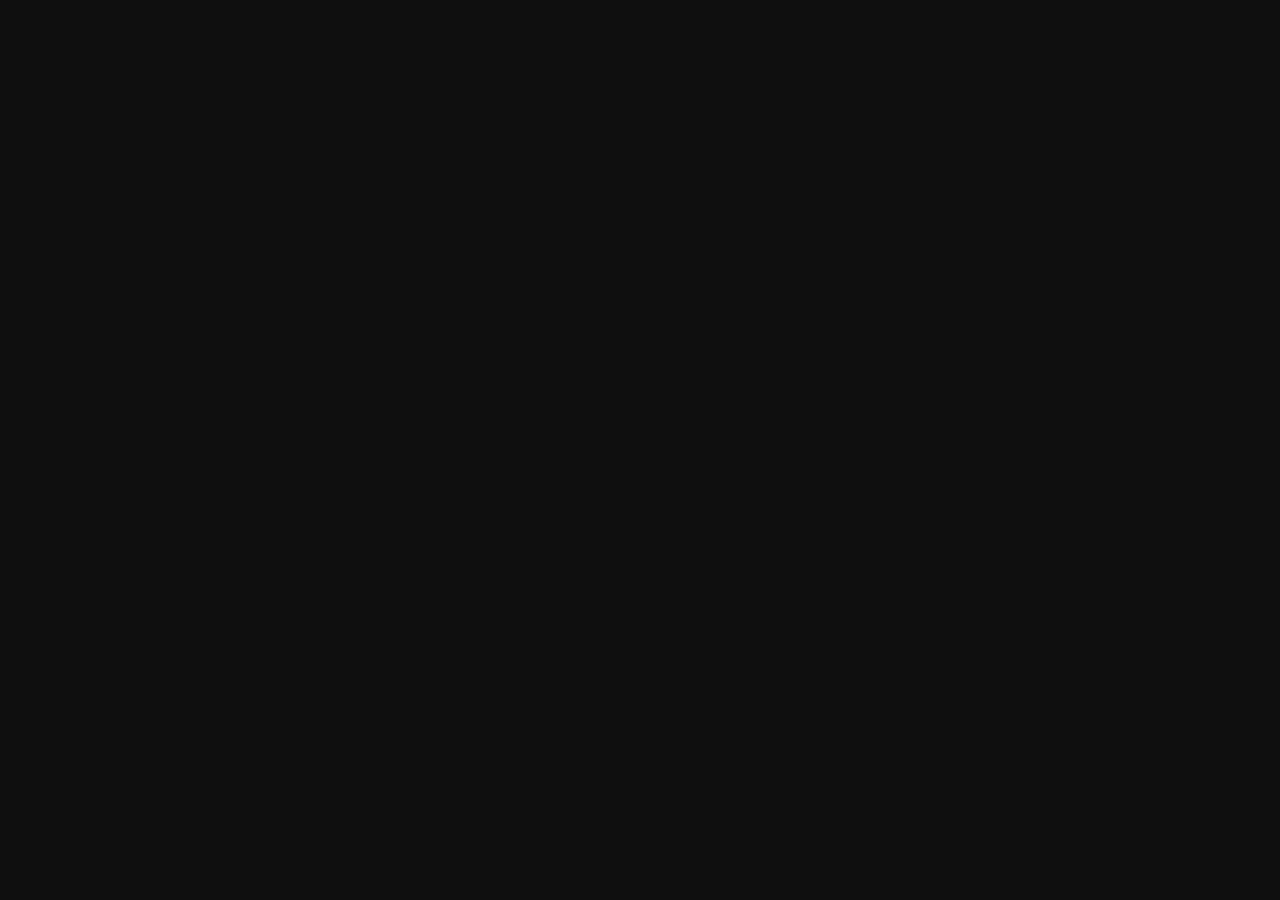
==== Person.html @ 4747c312 "Add files via upload" ====
<!DOCTYPE html>
<html lang="pt-BR">
<head>
    <meta charset="UTF-8">
    <meta name="viewport" content="width=device-width, initial-scale=1.0">
    <title>Animação de Frames - Suavizada com Lerp</title>
    <style>
        * {
            margin: 0;
            padding: 0;
            box-sizing: border-box;
        }

        body {
            background-color: #0f0f0f;
            width: 100vw;
            height: 100vh;
            overflow: hidden;
            font-family: sans-serif;
        }

        .container {
            width: 100vw;
            height: 100vh;
            display: flex;
            justify-content: center;
            align-items: center;
        }

        canvas {
            max-width: 100%;
            max-height: 100%;
            object-fit: contain;
        }
    </style>
</head>
<body>

    <div class="container">
        <canvas id="frameCanvas"></canvas>
    </div>

    <script>
        const canvas = document.getElementById('frameCanvas');
        const context = canvas.getContext('2d');

        const totalFrames = 238;
        const currentFrameUrl = index => `./frames/frame_${index.toString().padStart(3, '0')}.jpg`;

        const images = [];

        // Precarregamento dos frames
        for (let i = 1; i <= totalFrames; i++) {
            const img = new Image();
            img.src = currentFrameUrl(i);
            images.push(img);
        }

        // Variáveis de controle de estado e suavização
        let currentFrameIndex = 0; // Posição atual do frame (ponto flutuante)
        let targetFrameIndex = 0;  // Posição de destino apontada pelo mouse
        const lerpFactor = 0.08;   // Velocidade de suavização (0.01 = muito lento, 0.2 = muito rápido)

        images[0].onload = () => {
            canvas.width = images[0].naturalWidth;
            canvas.height = images[0].naturalHeight;
            // Inicia o loop de renderização contínuo
            requestAnimationFrame(updateAndRender);
        };

        function render(index) {
            const safeIndex = Math.max(0, Math.min(totalFrames - 1, Math.floor(index)));
            if (images[safeIndex] && images[safeIndex].complete) {
                context.clearRect(0, 0, canvas.width, canvas.height);
                context.drawImage(images[safeIndex], 0, 0);
            }
        }

        // Loop contínuo que aplica o Lerp a cada quadro
        function updateAndRender() {
            // Calcula a diferença entre o destino e o frame atual
            let diff = targetFrameIndex - currentFrameIndex;

            // Trata a transição circular no topo (evita rebobinar 238 frames de uma vez)
            if (diff > totalFrames / 2) {
                diff -= totalFrames;
            } else if (diff < -totalFrames / 2) {
                diff += totalFrames;
            }

            // Aplica o Lerp se houver uma diferença relevante
            if (Math.abs(diff) > 0.001) {
                currentFrameIndex += diff * lerpFactor;

                // Mantém o índice dentro do intervalo válido de 0 a totalFrames
                if (currentFrameIndex < 0) currentFrameIndex += totalFrames;
                if (currentFrameIndex >= totalFrames) currentFrameIndex -= totalFrames;
            } else {
                currentFrameIndex = targetFrameIndex;
            }

            render(currentFrameIndex);
            requestAnimationFrame(updateAndRender);
        }

        window.addEventListener('mousemove', (e) => {
            const rect = canvas.getBoundingClientRect();
            
            const centerX = rect.left + rect.width / 2;
            const centerY = rect.top + rect.height / 2;

            const dx = e.clientX - centerX;
            const dy = e.clientY - centerY;

            const distance = Math.hypot(dx, dy);

            // Zona morta no centro: olha para a frente (frame 0)
            if (distance < 50) { 
                targetFrameIndex = 0;
                return;
            }

            let adjustedDx = dx;
            let adjustedDy = dy;

            if (dy > 0) {
                // PARTE DE BAIXO
                adjustedDx = dx * 0.55;
                adjustedDy = dy * 1.35;
            } else {
                // PARTE DE CIMA
                adjustedDx = dx * 1.40;
                adjustedDy = dy * 0.70;
            }

            let angle = Math.atan2(-adjustedDx, adjustedDy);
            let normAngle = (angle + Math.PI) / (2 * Math.PI);

            // Define o frame de destino para onde o Lerp deve deslizar
            targetFrameIndex = normAngle * (totalFrames - 1);
        });
    </script>
</body>
</html>
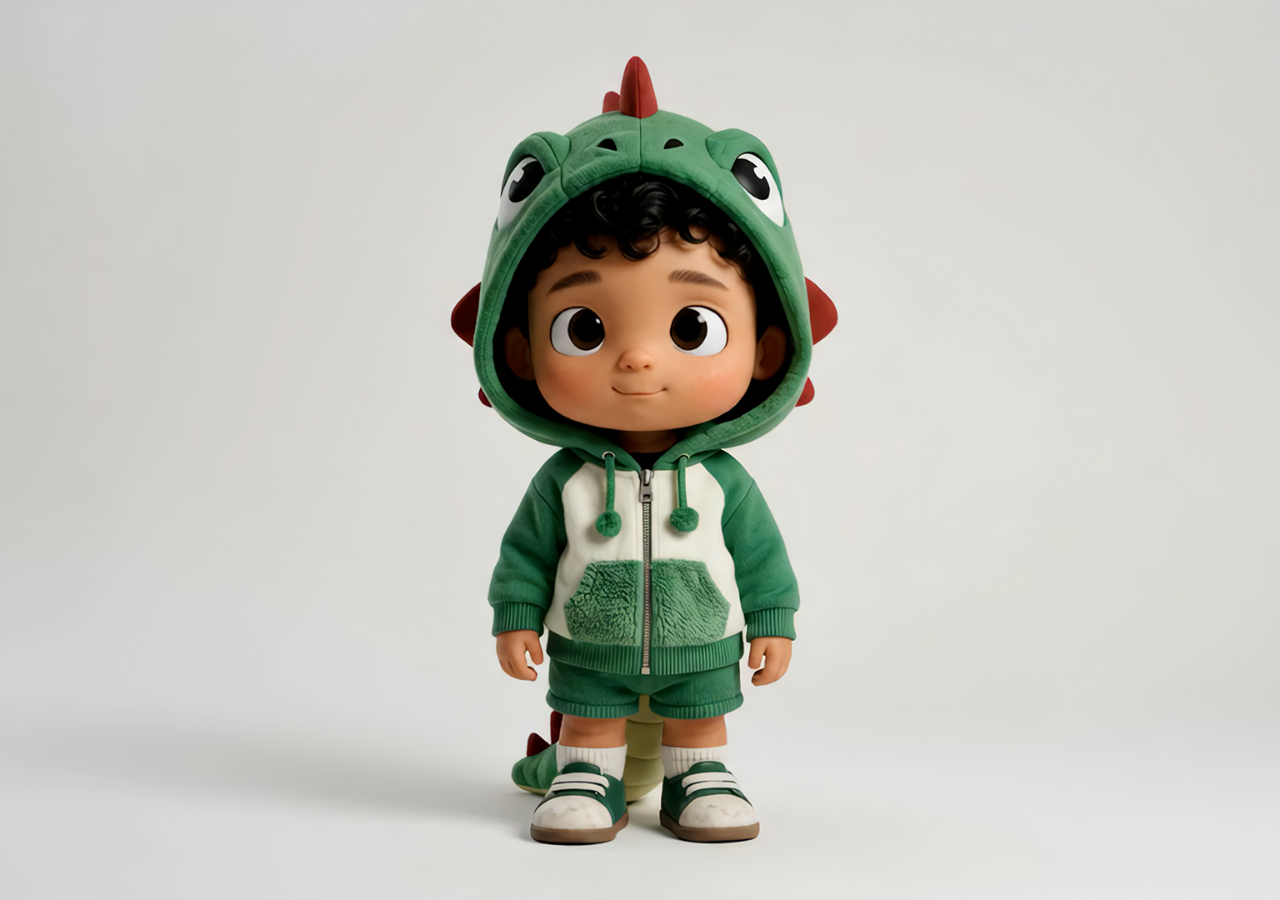
==== commit a61d0da3: "Update Person.html" ====
--- a/Person.html
+++ b/Person.html
@@ -1,9 +1,13 @@
+```html
 <!DOCTYPE html>
 <html lang="pt-BR">
+
 <head>
     <meta charset="UTF-8">
     <meta name="viewport" content="width=device-width, initial-scale=1.0">
-    <title>Animação de Frames - Suavizada com Lerp</title>
+
+    <title>Animação de Frames - Lerp + Mouse</title>
+
     <style>
         * {
             margin: 0;
@@ -11,134 +15,386 @@
             box-sizing: border-box;
         }
 
+        html,
         body {
+            width: 100%;
+            height: 100%;
+            overflow: hidden;
             background-color: #0f0f0f;
+        }
+
+        body {
+            font-family: sans-serif;
+        }
+
+        .container {
+            position: fixed;
+            inset: 0;
+
             width: 100vw;
             height: 100vh;
+
             overflow: hidden;
-            font-family: sans-serif;
-        }
-
-        .container {
+        }
+
+        canvas {
+            position: absolute;
+            inset: 0;
+
             width: 100vw;
             height: 100vh;
-            display: flex;
-            justify-content: center;
-            align-items: center;
-        }
-
-        canvas {
-            max-width: 100%;
-            max-height: 100%;
-            object-fit: contain;
+
+            display: block;
         }
     </style>
 </head>
+
 <body>
 
     <div class="container">
         <canvas id="frameCanvas"></canvas>
     </div>
 
+
     <script>
+
+        // =========================================================
+        // CANVAS
+        // =========================================================
+
         const canvas = document.getElementById('frameCanvas');
         const context = canvas.getContext('2d');
 
+
+        // =========================================================
+        // CONFIGURAÇÃO DOS FRAMES
+        // =========================================================
+
         const totalFrames = 238;
-        const currentFrameUrl = index => `./frames/frame_${index.toString().padStart(3, '0')}.jpg`;
+
+        const currentFrameUrl = index =>
+            `./frames/frame_${index.toString().padStart(3, '0')}.jpg`;
 
         const images = [];
 
-        // Precarregamento dos frames
+
+        // =========================================================
+        // PRECARREGAMENTO DOS FRAMES
+        // =========================================================
+
         for (let i = 1; i <= totalFrames; i++) {
+
             const img = new Image();
+
             img.src = currentFrameUrl(i);
+
             images.push(img);
         }
 
-        // Variáveis de controle de estado e suavização
-        let currentFrameIndex = 0; // Posição atual do frame (ponto flutuante)
-        let targetFrameIndex = 0;  // Posição de destino apontada pelo mouse
-        const lerpFactor = 0.08;   // Velocidade de suavização (0.01 = muito lento, 0.2 = muito rápido)
+
+        // =========================================================
+        // VARIÁVEIS DE CONTROLE
+        // =========================================================
+
+        let currentFrameIndex = 0;
+
+        let targetFrameIndex = 0;
+
+        // Quanto menor = mais suave
+        // Quanto maior = mais rápido
+        const lerpFactor = 0.08;
+
+
+        // =========================================================
+        // AJUSTE DO CANVAS
+        // =========================================================
+
+        function resizeCanvas() {
+
+            canvas.width = window.innerWidth;
+            canvas.height = window.innerHeight;
+
+            render(currentFrameIndex);
+        }
+
+
+        // =========================================================
+        // RENDERIZAÇÃO DO FRAME
+        // =========================================================
+
+        function render(index) {
+
+            const safeIndex = Math.max(
+                0,
+                Math.min(
+                    totalFrames - 1,
+                    Math.floor(index)
+                )
+            );
+
+            const img = images[safeIndex];
+
+            if (!img || !img.complete || !img.naturalWidth) {
+                return;
+            }
+
+
+            // =====================================================
+            // LIMPA O CANVAS
+            // =====================================================
+
+            context.clearRect(
+                0,
+                0,
+                canvas.width,
+                canvas.height
+            );
+
+
+            // =====================================================
+            // ESCALA "COVER"
+            // =====================================================
+            //
+            // A imagem sempre cobre toda a tela.
+            //
+            // Se precisar:
+            // - aumenta pela largura
+            // - ou aumenta pela altura
+            //
+            // O maior valor é escolhido.
+            //
+            // Isso impede que apareçam espaços vazios.
+            // =====================================================
+
+            const scale = Math.max(
+                canvas.width / img.naturalWidth,
+                canvas.height / img.naturalHeight
+            );
+
+
+            // =====================================================
+            // NOVO TAMANHO DA IMAGEM
+            // =====================================================
+
+            const drawWidth =
+                img.naturalWidth * scale;
+
+            const drawHeight =
+                img.naturalHeight * scale;
+
+
+            // =====================================================
+            // CENTRALIZA A IMAGEM
+            // =====================================================
+
+            const x =
+                (canvas.width - drawWidth) / 2;
+
+            const y =
+                (canvas.height - drawHeight) / 2;
+
+
+            // =====================================================
+            // DESENHA
+            // =====================================================
+
+            context.drawImage(
+                img,
+                x,
+                y,
+                drawWidth,
+                drawHeight
+            );
+        }
+
+
+        // =========================================================
+        // LOOP PRINCIPAL
+        // =========================================================
+
+        function updateAndRender() {
+
+            // Diferença entre frame atual e frame desejado
+            let diff =
+                targetFrameIndex - currentFrameIndex;
+
+
+            // =====================================================
+            // TRANSIÇÃO CIRCULAR
+            // =====================================================
+
+            if (diff > totalFrames / 2) {
+
+                diff -= totalFrames;
+
+            } else if (diff < -totalFrames / 2) {
+
+                diff += totalFrames;
+            }
+
+
+            // =====================================================
+            // LERP
+            // =====================================================
+
+            if (Math.abs(diff) > 0.001) {
+
+                currentFrameIndex +=
+                    diff * lerpFactor;
+
+
+                // Mantém dentro do intervalo
+                if (currentFrameIndex < 0) {
+
+                    currentFrameIndex += totalFrames;
+                }
+
+                if (currentFrameIndex >= totalFrames) {
+
+                    currentFrameIndex -= totalFrames;
+                }
+
+            } else {
+
+                currentFrameIndex =
+                    targetFrameIndex;
+            }
+
+
+            // Renderiza o frame
+            render(currentFrameIndex);
+
+
+            // Próximo frame
+            requestAnimationFrame(updateAndRender);
+        }
+
+
+        // =========================================================
+        // CONTROLE DO MOUSE
+        // =========================================================
+
+        window.addEventListener('mousemove', (e) => {
+
+
+            // =====================================================
+            // CENTRO DA TELA
+            // =====================================================
+
+            const centerX =
+                window.innerWidth / 2;
+
+            const centerY =
+                window.innerHeight / 2;
+
+
+            // Distância do mouse em relação ao centro
+            const dx =
+                e.clientX - centerX;
+
+            const dy =
+                e.clientY - centerY;
+
+
+            const distance =
+                Math.hypot(dx, dy);
+
+
+            // =====================================================
+            // ZONA MORTA
+            // =====================================================
+
+            if (distance < 50) {
+
+                targetFrameIndex = 0;
+
+                return;
+            }
+
+
+            // =====================================================
+            // AJUSTE DO MOVIMENTO
+            // =====================================================
+
+            let adjustedDx = dx;
+
+            let adjustedDy = dy;
+
+
+            // Mouse na parte inferior
+            if (dy > 0) {
+
+                adjustedDx =
+                    dx * 0.55;
+
+                adjustedDy =
+                    dy * 1.35;
+
+            }
+
+            // Mouse na parte superior
+            else {
+
+                adjustedDx =
+                    dx * 1.40;
+
+                adjustedDy =
+                    dy * 0.70;
+            }
+
+
+            // =====================================================
+            // CALCULA O ÂNGULO
+            // =====================================================
+
+            let angle =
+                Math.atan2(
+                    -adjustedDx,
+                    adjustedDy
+                );
+
+
+            let normAngle =
+                (angle + Math.PI) /
+                (2 * Math.PI);
+
+
+            // =====================================================
+            // CONVERTE ÂNGULO PARA FRAME
+            // =====================================================
+
+            targetFrameIndex =
+                normAngle *
+                (totalFrames - 1);
+        });
+
+
+        // =========================================================
+        // REDIMENSIONAMENTO DA JANELA
+        // =========================================================
+
+        window.addEventListener(
+            'resize',
+            resizeCanvas
+        );
+
+
+        // =========================================================
+        // INICIALIZAÇÃO
+        // =========================================================
 
         images[0].onload = () => {
-            canvas.width = images[0].naturalWidth;
-            canvas.height = images[0].naturalHeight;
-            // Inicia o loop de renderização contínuo
-            requestAnimationFrame(updateAndRender);
+
+            resizeCanvas();
+
+            requestAnimationFrame(
+                updateAndRender
+            );
         };
 
-        function render(index) {
-            const safeIndex = Math.max(0, Math.min(totalFrames - 1, Math.floor(index)));
-            if (images[safeIndex] && images[safeIndex].complete) {
-                context.clearRect(0, 0, canvas.width, canvas.height);
-                context.drawImage(images[safeIndex], 0, 0);
-            }
-        }
-
-        // Loop contínuo que aplica o Lerp a cada quadro
-        function updateAndRender() {
-            // Calcula a diferença entre o destino e o frame atual
-            let diff = targetFrameIndex - currentFrameIndex;
-
-            // Trata a transição circular no topo (evita rebobinar 238 frames de uma vez)
-            if (diff > totalFrames / 2) {
-                diff -= totalFrames;
-            } else if (diff < -totalFrames / 2) {
-                diff += totalFrames;
-            }
-
-            // Aplica o Lerp se houver uma diferença relevante
-            if (Math.abs(diff) > 0.001) {
-                currentFrameIndex += diff * lerpFactor;
-
-                // Mantém o índice dentro do intervalo válido de 0 a totalFrames
-                if (currentFrameIndex < 0) currentFrameIndex += totalFrames;
-                if (currentFrameIndex >= totalFrames) currentFrameIndex -= totalFrames;
-            } else {
-                currentFrameIndex = targetFrameIndex;
-            }
-
-            render(currentFrameIndex);
-            requestAnimationFrame(updateAndRender);
-        }
-
-        window.addEventListener('mousemove', (e) => {
-            const rect = canvas.getBoundingClientRect();
-            
-            const centerX = rect.left + rect.width / 2;
-            const centerY = rect.top + rect.height / 2;
-
-            const dx = e.clientX - centerX;
-            const dy = e.clientY - centerY;
-
-            const distance = Math.hypot(dx, dy);
-
-            // Zona morta no centro: olha para a frente (frame 0)
-            if (distance < 50) { 
-                targetFrameIndex = 0;
-                return;
-            }
-
-            let adjustedDx = dx;
-            let adjustedDy = dy;
-
-            if (dy > 0) {
-                // PARTE DE BAIXO
-                adjustedDx = dx * 0.55;
-                adjustedDy = dy * 1.35;
-            } else {
-                // PARTE DE CIMA
-                adjustedDx = dx * 1.40;
-                adjustedDy = dy * 0.70;
-            }
-
-            let angle = Math.atan2(-adjustedDx, adjustedDy);
-            let normAngle = (angle + Math.PI) / (2 * Math.PI);
-
-            // Define o frame de destino para onde o Lerp deve deslizar
-            targetFrameIndex = normAngle * (totalFrames - 1);
-        });
     </script>
+
 </body>
-</html>+
+</html>
+```
